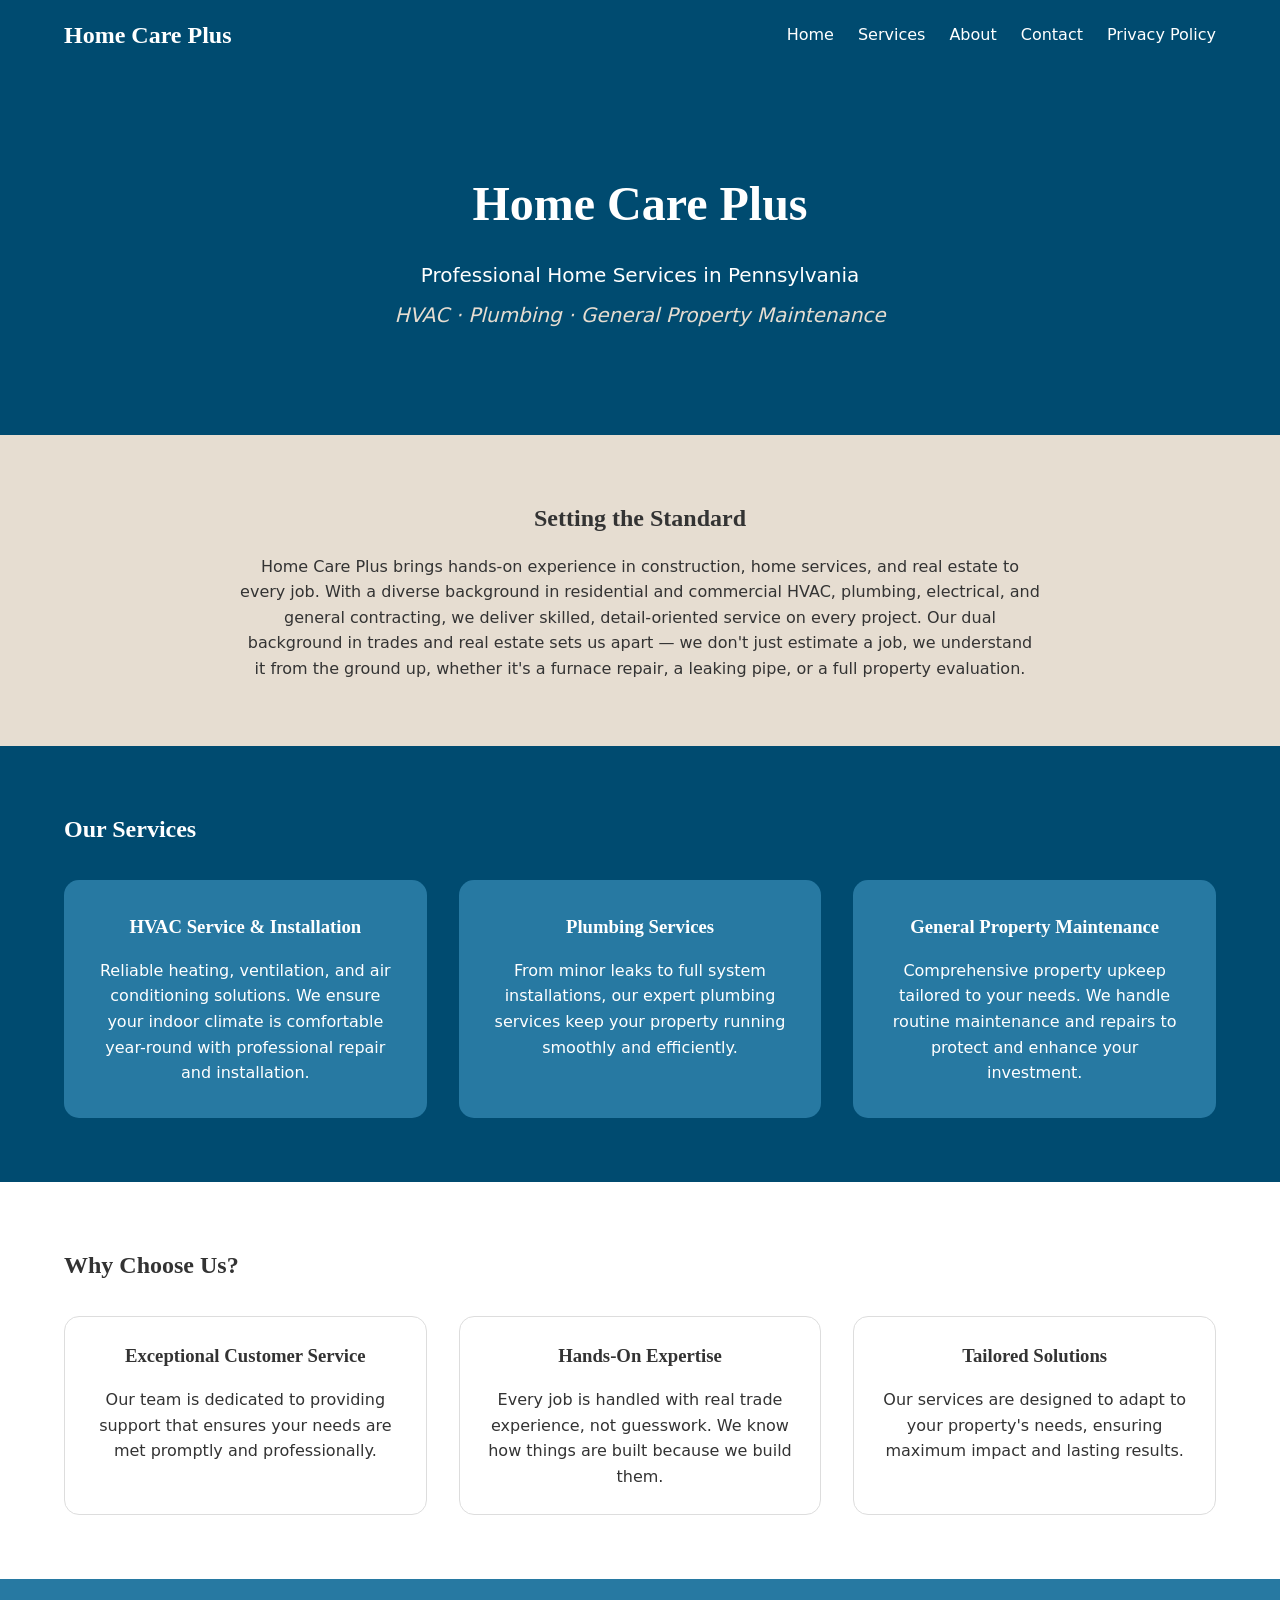
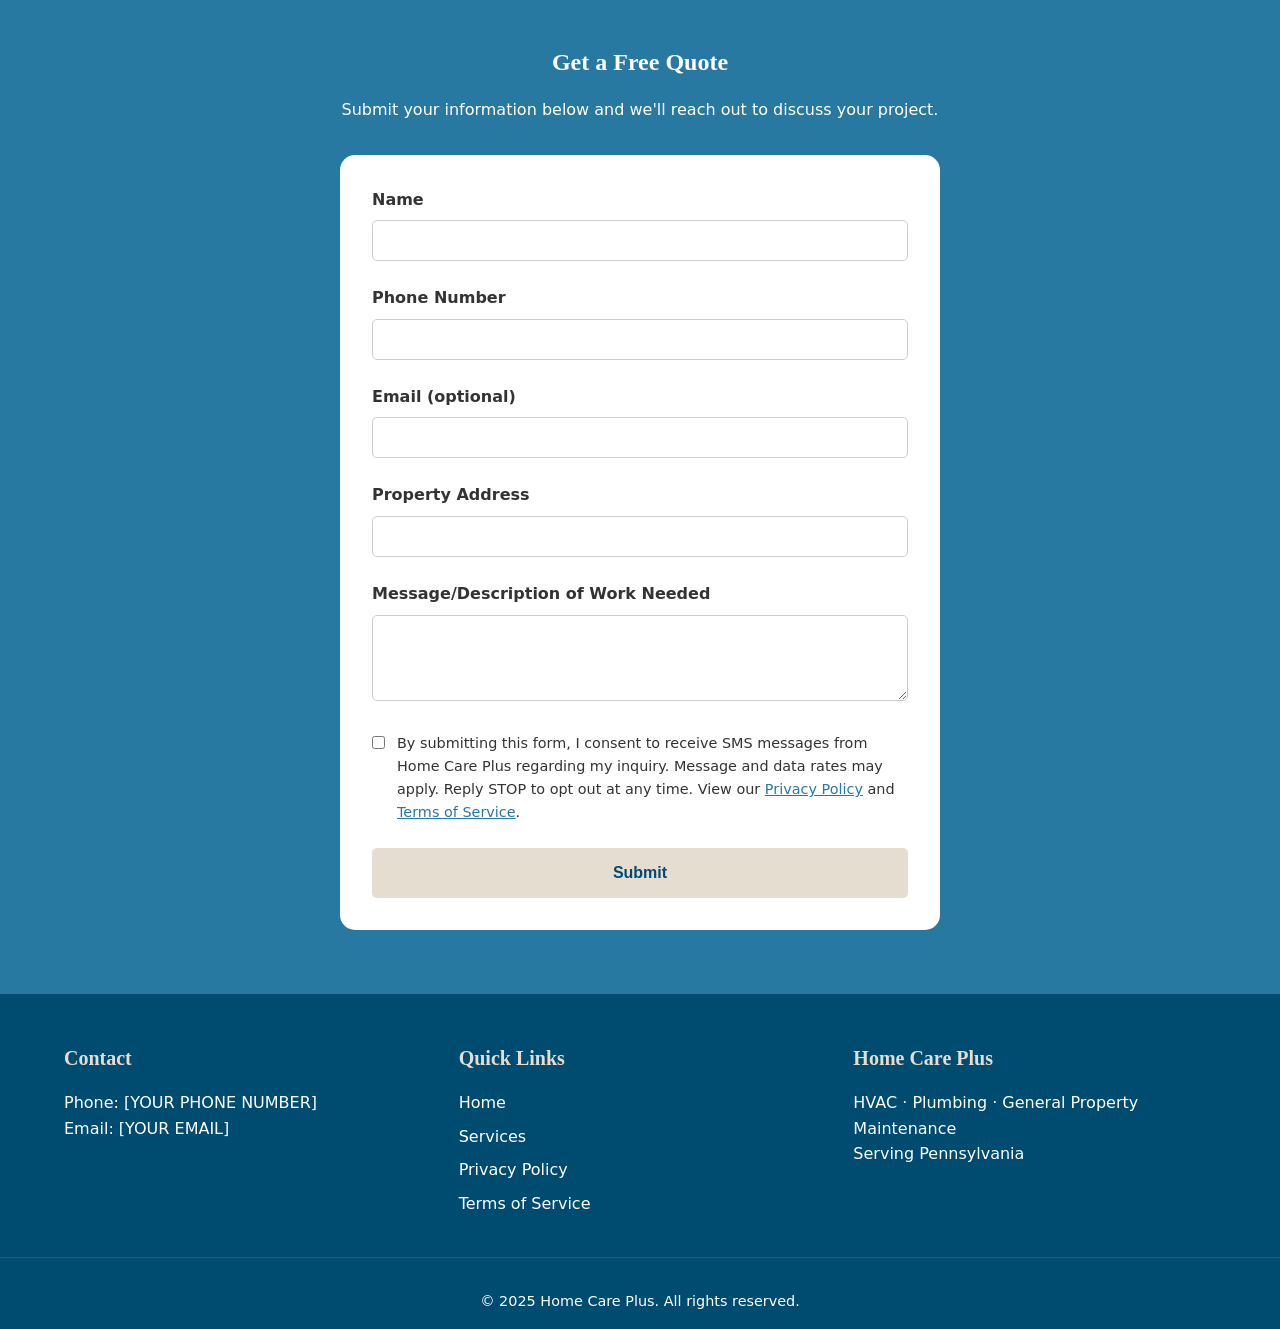
==== index.html @ dbd64897 "Home Care Plus - Twilio A2P compliance site" ====
<!DOCTYPE html>
<html lang="en">
<head>
    <meta charset="UTF-8">
    <meta name="viewport" content="width=device-width, initial-scale=1.0">
    <title>Home Care Plus | Professional Home Services in PA</title>
    <link rel="stylesheet" href="styles.css">
</head>
<body>
    <header>
        <div class="nav-container">
            <div class="logo">Home Care Plus</div>
            <div class="menu-toggle" id="mobile-menu">☰</div>
            <ul class="nav-links" id="nav-links">
                <li><a href="index.html">Home</a></li>
                <li><a href="#services">Services</a></li>
                <li><a href="#about">About</a></li>
                <li><a href="#contact">Contact</a></li>
                <li><a href="privacy-policy.html">Privacy Policy</a></li>
            </ul>
        </div>
    </header>

    <main>
        <section class="hero" id="home">
            <h1>Home Care Plus</h1>
            <p>Professional Home Services in Pennsylvania</p>
            <p class="tagline">HVAC · Plumbing · General Property Maintenance</p>
        </section>

        <section class="about" id="about">
            <div class="container">
                <h2>Setting the Standard</h2>
                <p>Home Care Plus brings hands-on experience in construction, home services, and real estate to every job. With a diverse background in residential and commercial HVAC, plumbing, electrical, and general contracting, we deliver skilled, detail-oriented service on every project. Our dual background in trades and real estate sets us apart — we don't just estimate a job, we understand it from the ground up, whether it's a furnace repair, a leaking pipe, or a full property evaluation.</p>
            </div>
        </section>

        <section class="services" id="services">
            <div class="container">
                <h2>Our Services</h2>
                <div class="services-grid">
                    <div class="card">
                        <h3>HVAC Service & Installation</h3>
                        <p>Reliable heating, ventilation, and air conditioning solutions. We ensure your indoor climate is comfortable year-round with professional repair and installation.</p>
                    </div>
                    <div class="card">
                        <h3>Plumbing Services</h3>
                        <p>From minor leaks to full system installations, our expert plumbing services keep your property running smoothly and efficiently.</p>
                    </div>
                    <div class="card">
                        <h3>General Property Maintenance</h3>
                        <p>Comprehensive property upkeep tailored to your needs. We handle routine maintenance and repairs to protect and enhance your investment.</p>
                    </div>
                </div>
            </div>
        </section>

        <section class="why-us">
            <div class="container">
                <h2>Why Choose Us?</h2>
                <div class="features-grid">
                    <div class="feature">
                        <h3>Exceptional Customer Service</h3>
                        <p>Our team is dedicated to providing support that ensures your needs are met promptly and professionally.</p>
                    </div>
                    <div class="feature">
                        <h3>Hands-On Expertise</h3>
                        <p>Every job is handled with real trade experience, not guesswork. We know how things are built because we build them.</p>
                    </div>
                    <div class="feature">
                        <h3>Tailored Solutions</h3>
                        <p>Our services are designed to adapt to your property's needs, ensuring maximum impact and lasting results.</p>
                    </div>
                </div>
            </div>
        </section>

        <section class="contact" id="contact">
            <div class="container">
                <div style="text-align: center; margin-bottom: 2rem;">
                    <h2>Get a Free Quote</h2>
                    <p>Submit your information below and we'll reach out to discuss your project.</p>
                </div>
                <div class="contact-form">
                    <form action="#" method="POST">
                        <div class="form-group">
                            <label for="name">Name</label>
                            <input type="text" id="name" name="name" required>
                        </div>
                        <div class="form-group">
                            <label for="phone">Phone Number</label>
                            <input type="tel" id="phone" name="phone" required>
                        </div>
                        <div class="form-group">
                            <label for="email">Email (optional)</label>
                            <input type="email" id="email" name="email">
                        </div>
                        <div class="form-group">
                            <label for="address">Property Address</label>
                            <input type="text" id="address" name="address" required>
                        </div>
                        <div class="form-group">
                            <label for="message">Message/Description of Work Needed</label>
                            <textarea id="message" name="message" rows="4" required></textarea>
                        </div>
                        <div class="checkbox-group">
                            <input type="checkbox" id="sms-consent" name="sms-consent" required>
                            <label for="sms-consent">By submitting this form, I consent to receive SMS messages from Home Care Plus regarding my inquiry. Message and data rates may apply. Reply STOP to opt out at any time. View our <a href="privacy-policy.html">Privacy Policy</a> and <a href="terms.html">Terms of Service</a>.</label>
                        </div>
                        <button type="submit" class="btn">Submit</button>
                    </form>
                </div>
            </div>
        </section>
    </main>

    <footer>
        <div class="footer-grid">
            <div class="footer-col">
                <h3>Contact</h3>
                <p>Phone: [YOUR PHONE NUMBER]</p>
                <p>Email: [YOUR EMAIL]</p>
            </div>
            <div class="footer-col">
                <h3>Quick Links</h3>
                <ul>
                    <li><a href="index.html">Home</a></li>
                    <li><a href="index.html#services">Services</a></li>
                    <li><a href="privacy-policy.html">Privacy Policy</a></li>
                    <li><a href="terms.html">Terms of Service</a></li>
                </ul>
            </div>
            <div class="footer-col">
                <h3>Home Care Plus</h3>
                <p>HVAC · Plumbing · General Property Maintenance</p>
                <p>Serving Pennsylvania</p>
            </div>
        </div>
        <div class="footer-bottom">
            <p>&copy; 2025 Home Care Plus. All rights reserved.</p>
        </div>
    </footer>

    <script>
        document.getElementById('mobile-menu').addEventListener('click', function() {
            document.getElementById('nav-links').classList.toggle('active');
        });
    </script>
</body>
</html>
---- styles.css ----
/* Variables */
:root {
  --dark-blue: #004b70;
  --medium-blue: #2779a2;
  --cream: #e6ddd1;
  --white: #ffffff;
  --text-dark: #333333;
}

* {
  box-sizing: border-box;
  margin: 0;
  padding: 0;
}

html {
  scroll-behavior: smooth;
  font-family: system-ui, -apple-system, BlinkMacSystemFont, "Segoe UI", Roboto, Oxygen, Ubuntu, Cantarell, "Open Sans", "Helvetica Neue", sans-serif;
  color: var(--text-dark);
  line-height: 1.6;
}

h1, h2, h3, h4, h5, h6 {
  font-family: Georgia, serif;
  margin-bottom: 1rem;
}

a {
  text-decoration: none;
  color: inherit;
}

.container {
  width: 90%;
  max-width: 1200px;
  margin: 0 auto;
  padding: 4rem 0;
}

/* Header & Nav */
header {
  background-color: var(--dark-blue);
  color: var(--white);
  padding: 1rem 0;
  position: sticky;
  top: 0;
  z-index: 1000;
}

.nav-container {
  display: flex;
  justify-content: space-between;
  align-items: center;
  width: 90%;
  max-width: 1200px;
  margin: 0 auto;
}

.logo {
  font-family: Georgia, serif;
  font-size: 1.5rem;
  font-weight: bold;
}

.nav-links {
  display: flex;
  gap: 1.5rem;
  list-style: none;
}

.nav-links a:hover {
  color: var(--cream);
}

.menu-toggle {
  display: none;
  cursor: pointer;
  font-size: 1.5rem;
}

@media (max-width: 768px) {
  .nav-links {
    display: none;
    flex-direction: column;
    position: absolute;
    top: 100%;
    left: 0;
    width: 100%;
    background-color: var(--dark-blue);
    padding: 1rem 0;
    text-align: center;
  }
  .nav-links.active {
    display: flex;
  }
  .menu-toggle {
    display: block;
  }
}

/* Hero */
.hero {
  background-color: var(--dark-blue);
  color: var(--white);
  text-align: center;
  padding: 6rem 1rem;
}

.hero h1 {
  font-size: 3rem;
}

.hero p {
  font-size: 1.25rem;
  margin-bottom: 0.5rem;
}

.hero .tagline {
  font-style: italic;
  color: var(--cream);
}

/* About */
.about {
  background-color: var(--cream);
}

.about .container {
  text-align: center;
  max-width: 800px;
}

/* Services */
.services {
  background-color: var(--dark-blue);
  color: var(--white);
}

.services-grid {
  display: grid;
  grid-template-columns: repeat(auto-fit, minmax(300px, 1fr));
  gap: 2rem;
  margin-top: 2rem;
}

.card {
  background-color: var(--medium-blue);
  padding: 2rem;
  border-radius: 15px;
  text-align: center;
}

/* Why Choose Us */
.why-us {
  background-color: var(--white);
}

.features-grid {
  display: grid;
  grid-template-columns: repeat(auto-fit, minmax(300px, 1fr));
  gap: 2rem;
  margin-top: 2rem;
}

.feature {
  padding: 1.5rem;
  border: 1px solid #ddd;
  border-radius: 15px;
  text-align: center;
}

/* Contact */
.contact {
  background-color: var(--medium-blue);
  color: var(--white);
}

.contact-form {
  max-width: 600px;
  margin: 0 auto;
  background: var(--white);
  color: var(--text-dark);
  padding: 2rem;
  border-radius: 15px;
}

.form-group {
  margin-bottom: 1.5rem;
  text-align: left;
}

.form-group label {
  display: block;
  margin-bottom: 0.5rem;
  font-weight: bold;
}

.form-group input,
.form-group textarea {
  width: 100%;
  padding: 0.75rem;
  border: 1px solid #ccc;
  border-radius: 5px;
  font-family: inherit;
}

.checkbox-group {
  display: flex;
  gap: 0.75rem;
  align-items: flex-start;
  margin-bottom: 1.5rem;
  font-size: 0.9rem;
  text-align: left;
}

.checkbox-group input {
  margin-top: 0.25rem;
}

.checkbox-group a {
  color: var(--medium-blue);
  text-decoration: underline;
}

.btn {
  background-color: var(--cream);
  color: var(--dark-blue);
  border: none;
  padding: 1rem 2rem;
  font-size: 1rem;
  font-weight: bold;
  border-radius: 5px;
  cursor: pointer;
  width: 100%;
  transition: background-color 0.3s;
}

.btn:hover {
  background-color: #d4c8b9;
}

/* Footer */
footer {
  background-color: var(--dark-blue);
  color: var(--white);
  padding: 3rem 0 1rem;
}

.footer-grid {
  display: grid;
  grid-template-columns: repeat(auto-fit, minmax(250px, 1fr));
  gap: 2rem;
  width: 90%;
  max-width: 1200px;
  margin: 0 auto;
  margin-bottom: 2rem;
}

.footer-col h3 {
  color: var(--cream);
  font-size: 1.25rem;
}

.footer-col ul {
  list-style: none;
}

.footer-col ul li {
  margin-bottom: 0.5rem;
}

.footer-col a:hover {
  text-decoration: underline;
}

.footer-bottom {
  text-align: center;
  padding-top: 2rem;
  border-top: 1px solid rgba(255, 255, 255, 0.1);
  font-size: 0.9rem;
}

/* Pages generic */
.page-header {
  background-color: var(--dark-blue);
  color: var(--white);
  padding: 4rem 1rem;
  text-align: center;
}

.page-content {
  background-color: var(--white);
}

.page-content section {
  margin-bottom: 2rem;
}
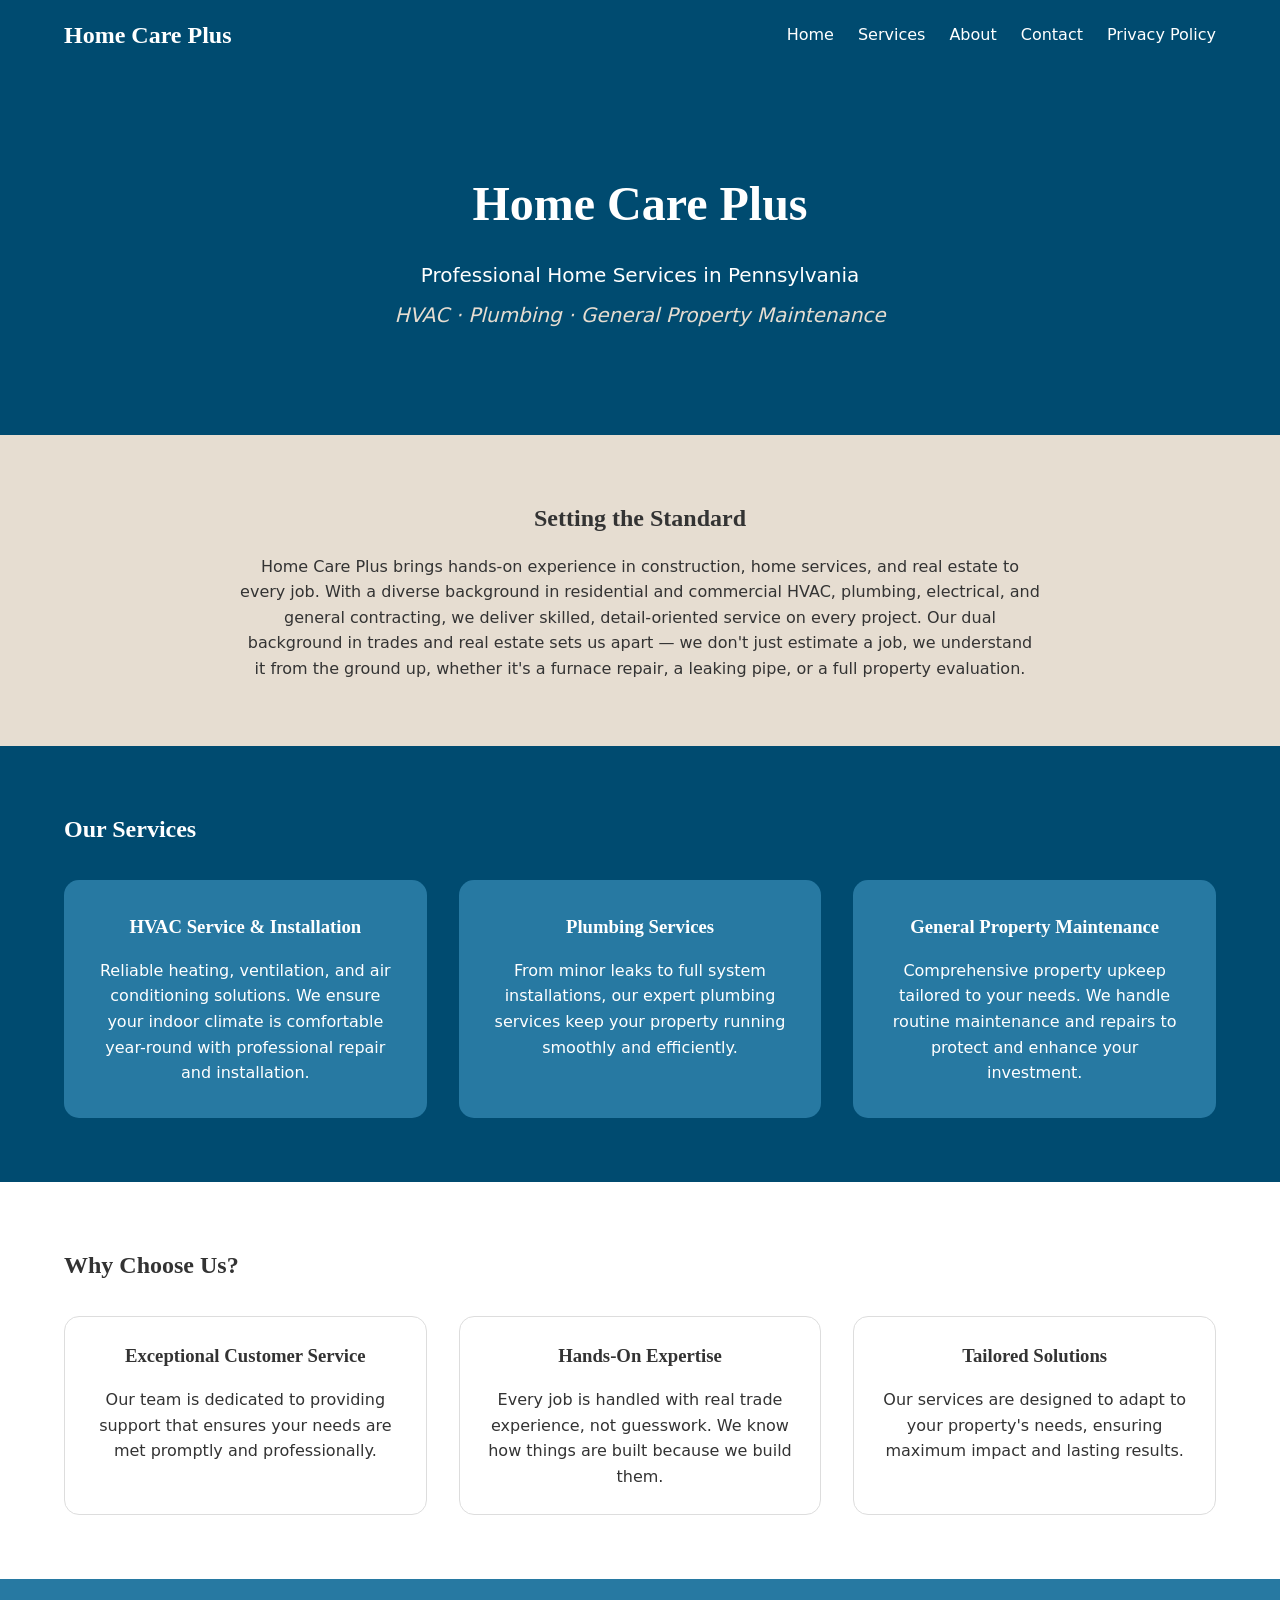
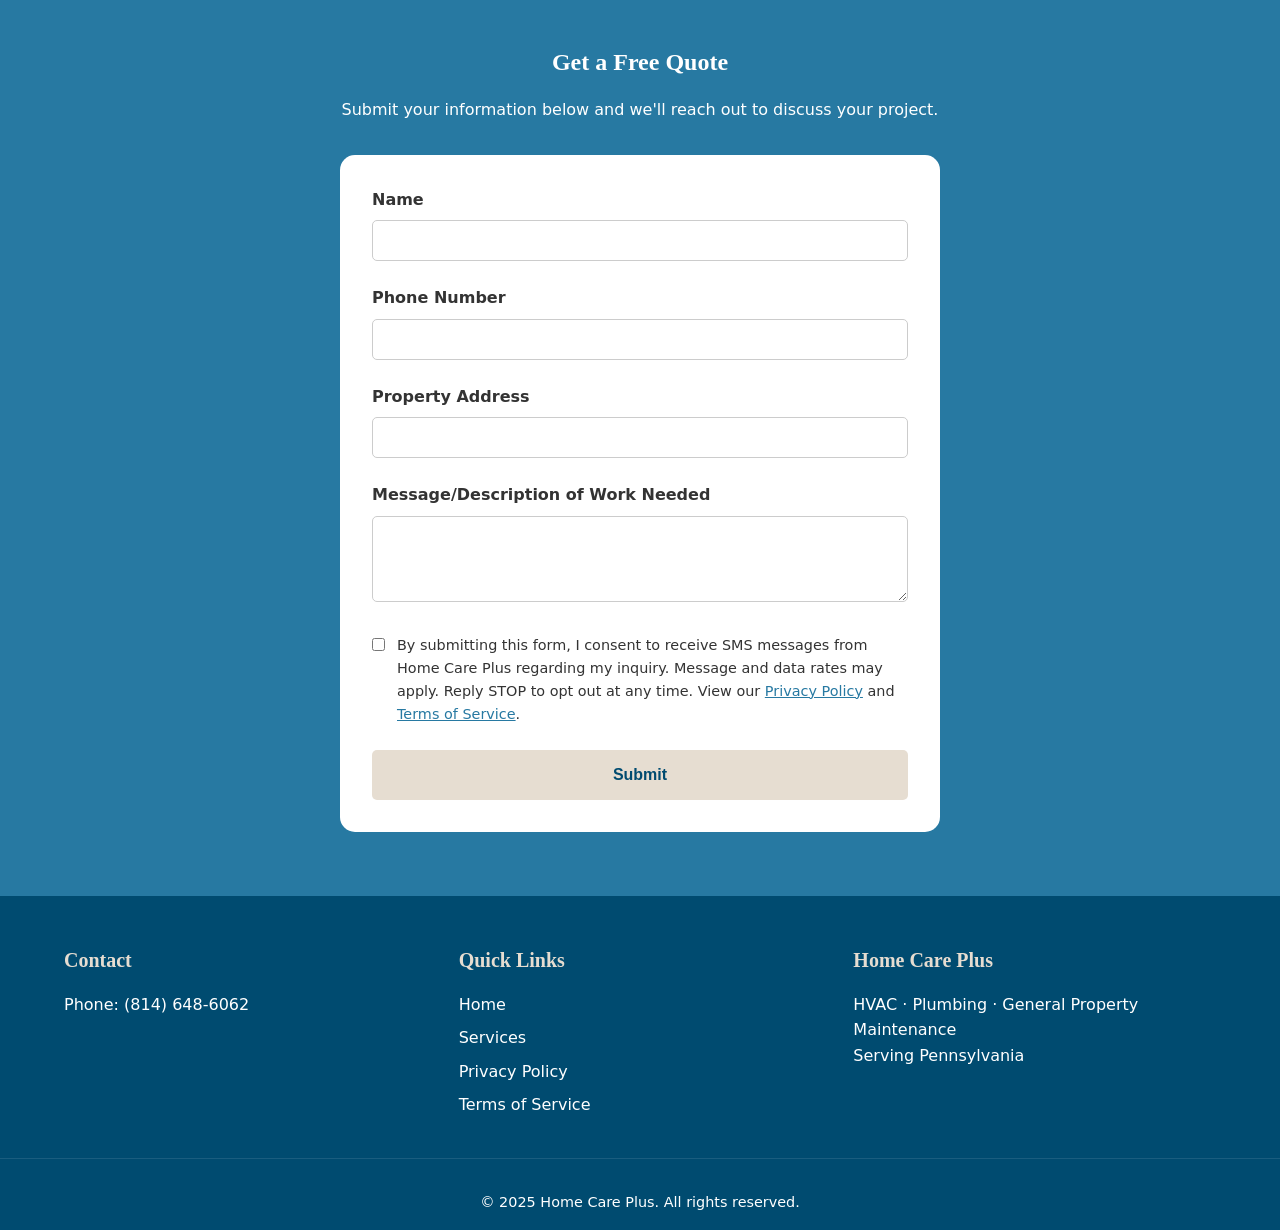
==== commit 6bd8b418: "Remove email field and placeholders, insert real phone number" ====
--- a/index.html
+++ b/index.html
@@ -82,7 +82,7 @@
                     <p>Submit your information below and we'll reach out to discuss your project.</p>
                 </div>
                 <div class="contact-form">
-                    <form action="#" method="POST">
+                    <form id="contact-form" onsubmit="return handleSubmit(event)">
                         <div class="form-group">
                             <label for="name">Name</label>
                             <input type="text" id="name" name="name" required>
@@ -91,10 +91,7 @@
                             <label for="phone">Phone Number</label>
                             <input type="tel" id="phone" name="phone" required>
                         </div>
-                        <div class="form-group">
-                            <label for="email">Email (optional)</label>
-                            <input type="email" id="email" name="email">
-                        </div>
+
                         <div class="form-group">
                             <label for="address">Property Address</label>
                             <input type="text" id="address" name="address" required>
@@ -109,6 +106,10 @@
                         </div>
                         <button type="submit" class="btn">Submit</button>
                     </form>
+                    <div id="thank-you" style="display:none; text-align:center; padding:3rem 1rem;">
+                        <h3 style="color:var(--medium-blue); margin-bottom:1rem;">Thank You!</h3>
+                        <p>Your request has been received. We will reach out to you shortly.</p>
+                    </div>
                 </div>
             </div>
         </section>
@@ -118,8 +119,8 @@
         <div class="footer-grid">
             <div class="footer-col">
                 <h3>Contact</h3>
-                <p>Phone: [YOUR PHONE NUMBER]</p>
-                <p>Email: [YOUR EMAIL]</p>
+                <p>Phone: (814) 648-6062</p>
+                
             </div>
             <div class="footer-col">
                 <h3>Quick Links</h3>
@@ -142,6 +143,12 @@
     </footer>
 
     <script>
+        function handleSubmit(e) {
+            e.preventDefault();
+            document.getElementById('contact-form').style.display = 'none';
+            document.getElementById('thank-you').style.display = 'block';
+            return false;
+        }
         document.getElementById('mobile-menu').addEventListener('click', function() {
             document.getElementById('nav-links').classList.toggle('active');
         });
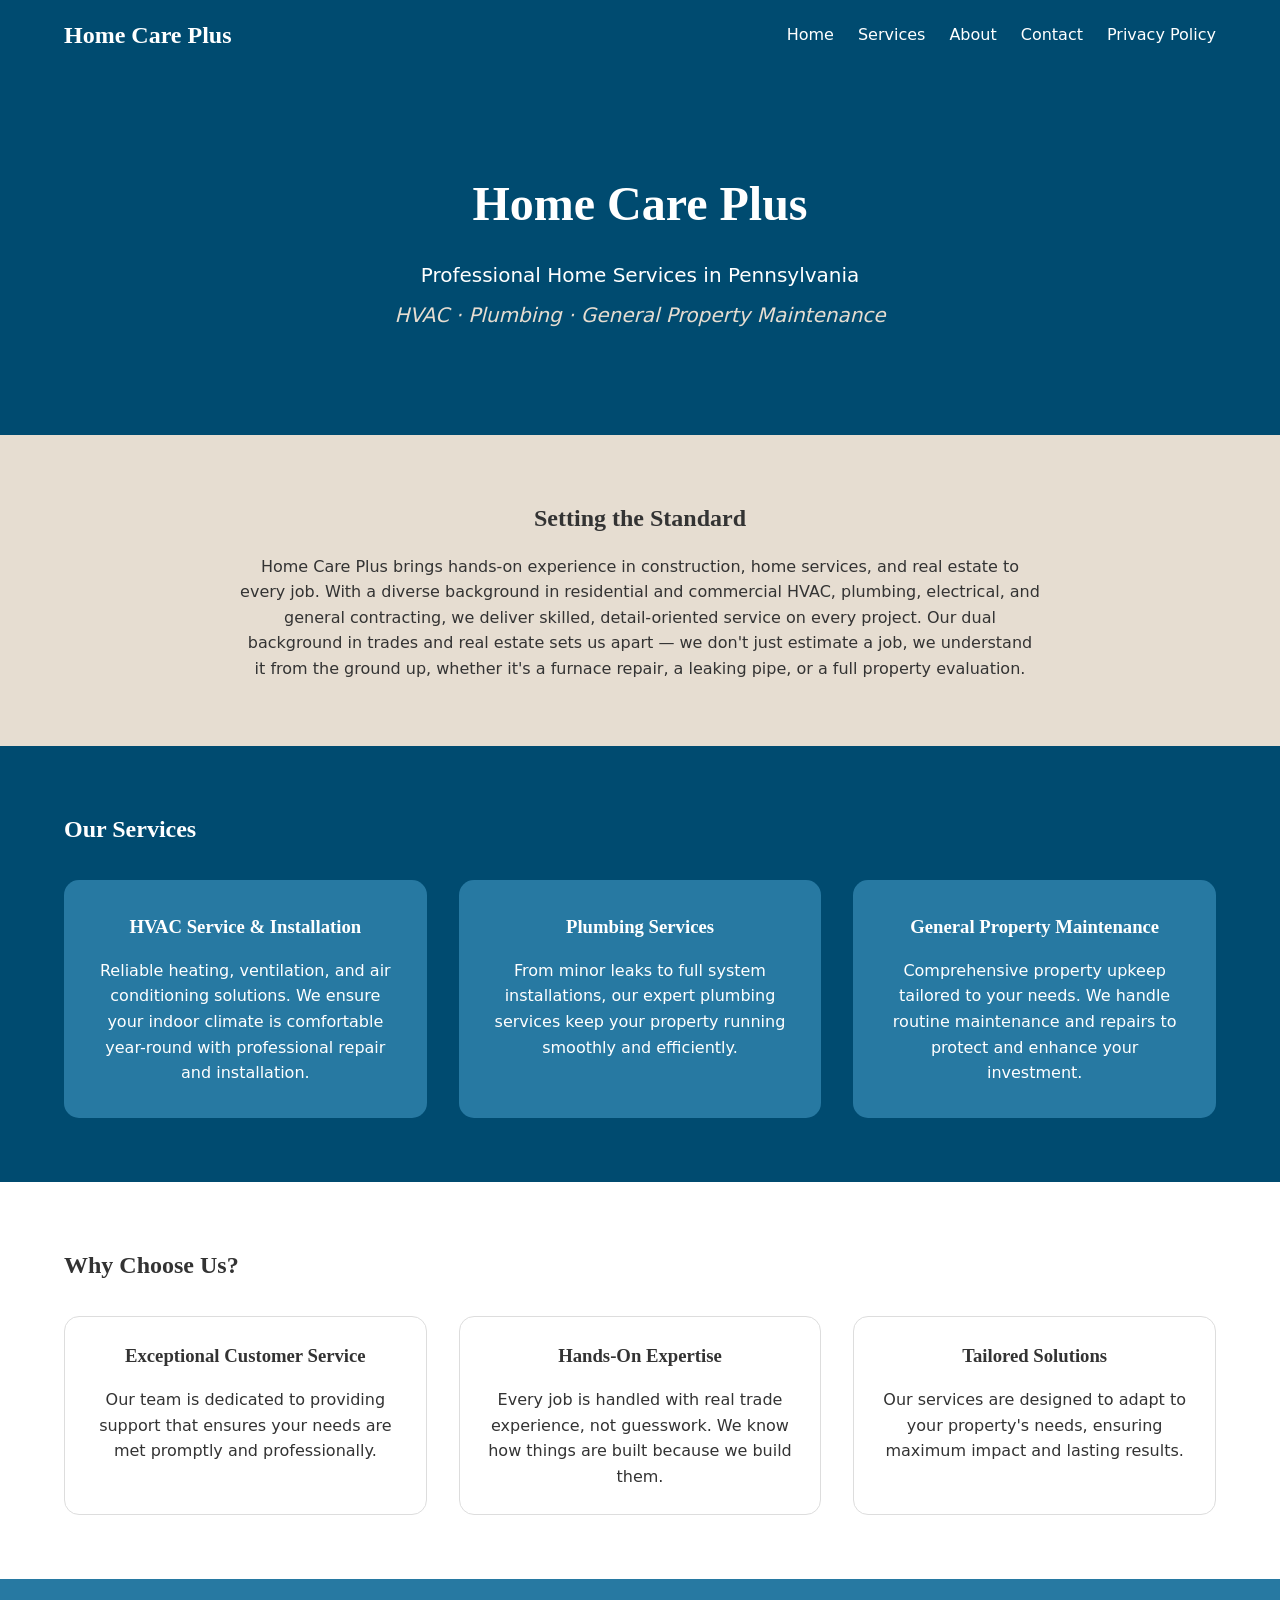
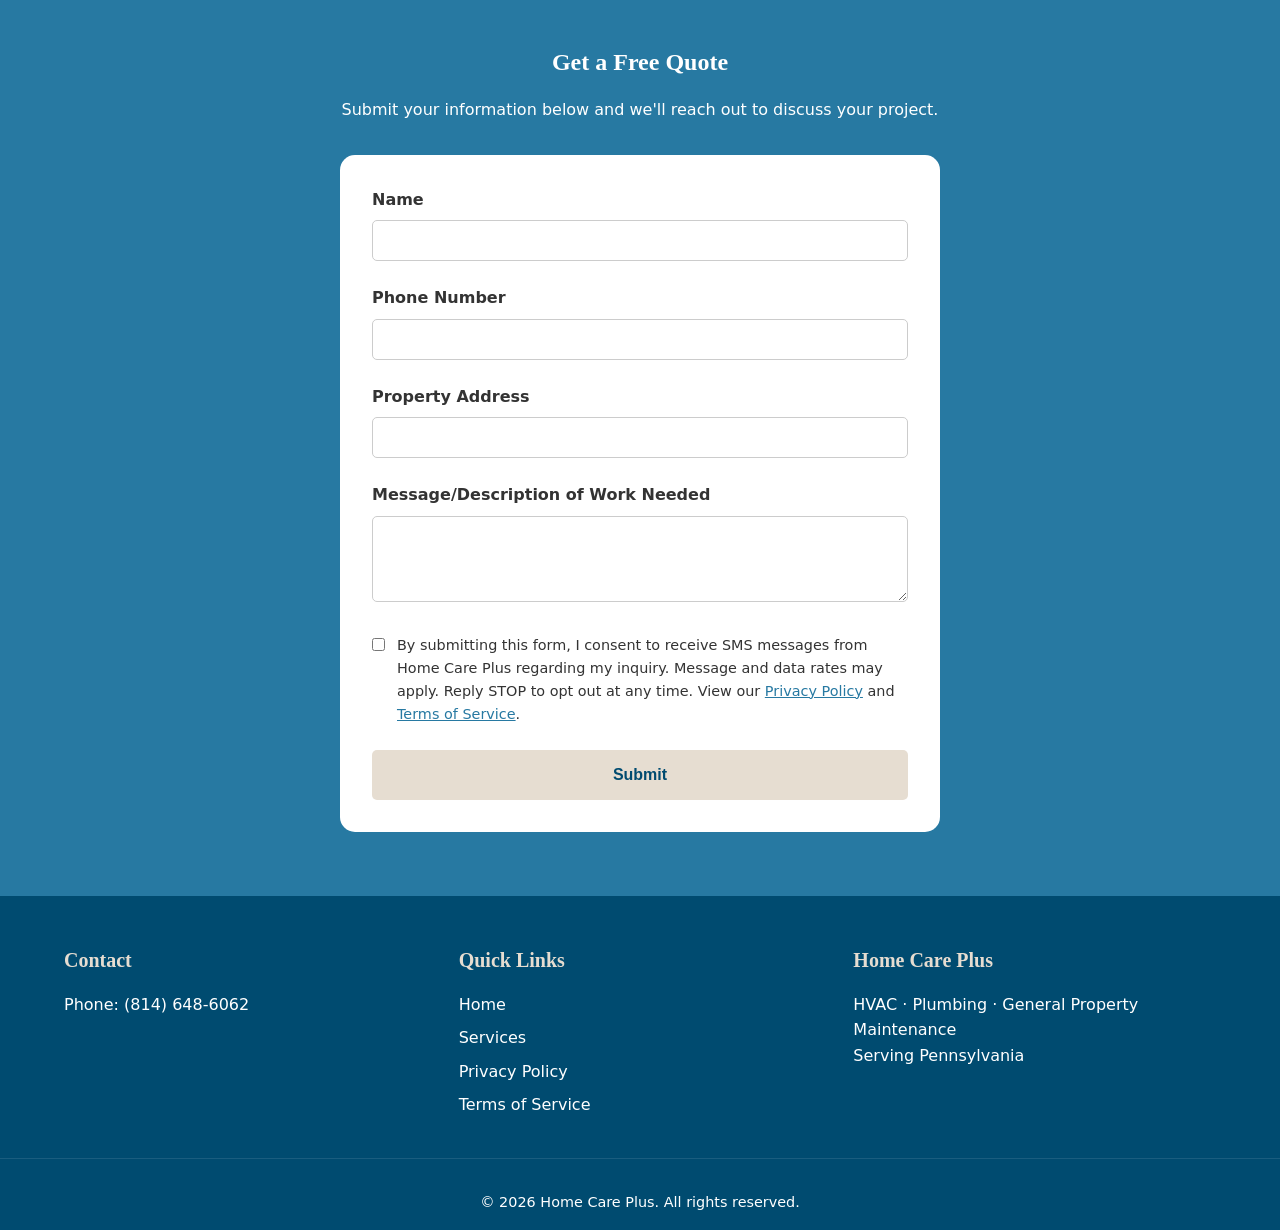
==== commit 10f26d69: "Update all dates to 2026" ====
--- a/index.html
+++ b/index.html
@@ -138,7 +138,7 @@
             </div>
         </div>
         <div class="footer-bottom">
-            <p>&copy; 2025 Home Care Plus. All rights reserved.</p>
+            <p>&copy; 2026 Home Care Plus. All rights reserved.</p>
         </div>
     </footer>
 
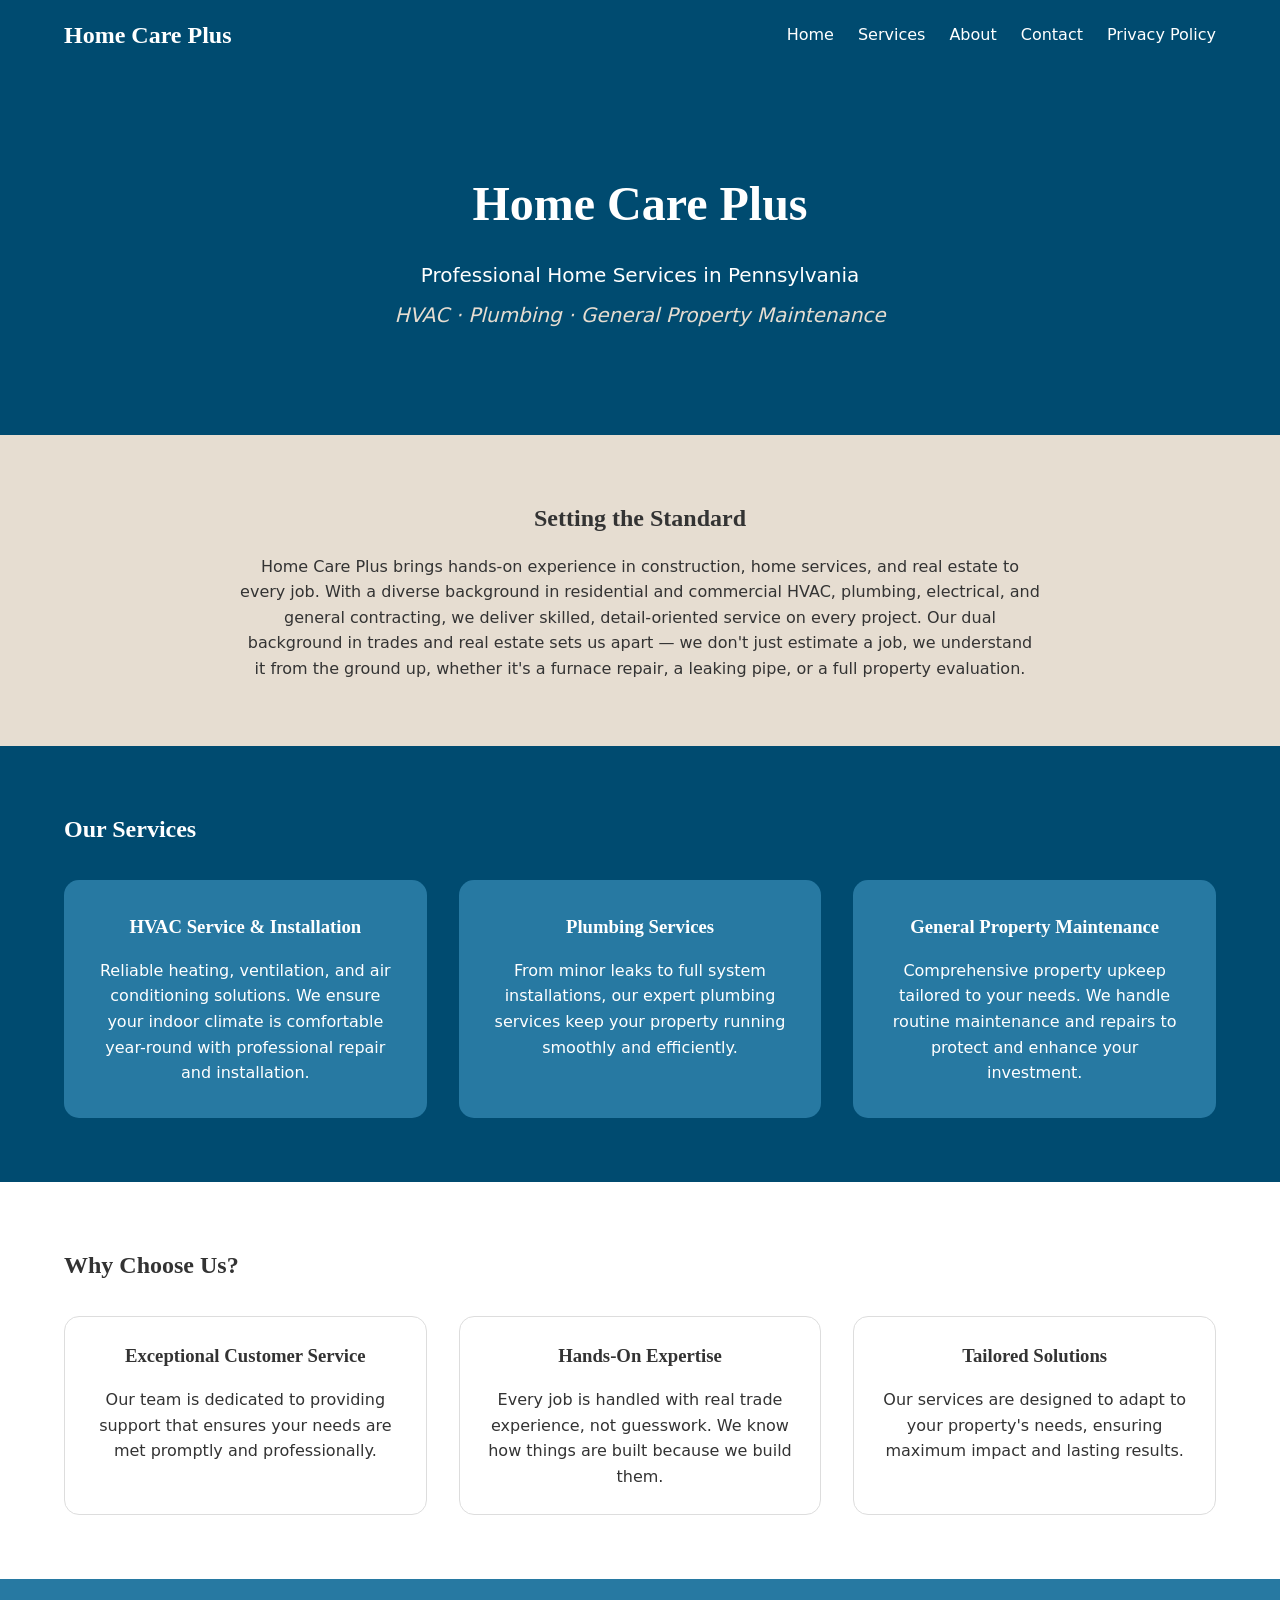
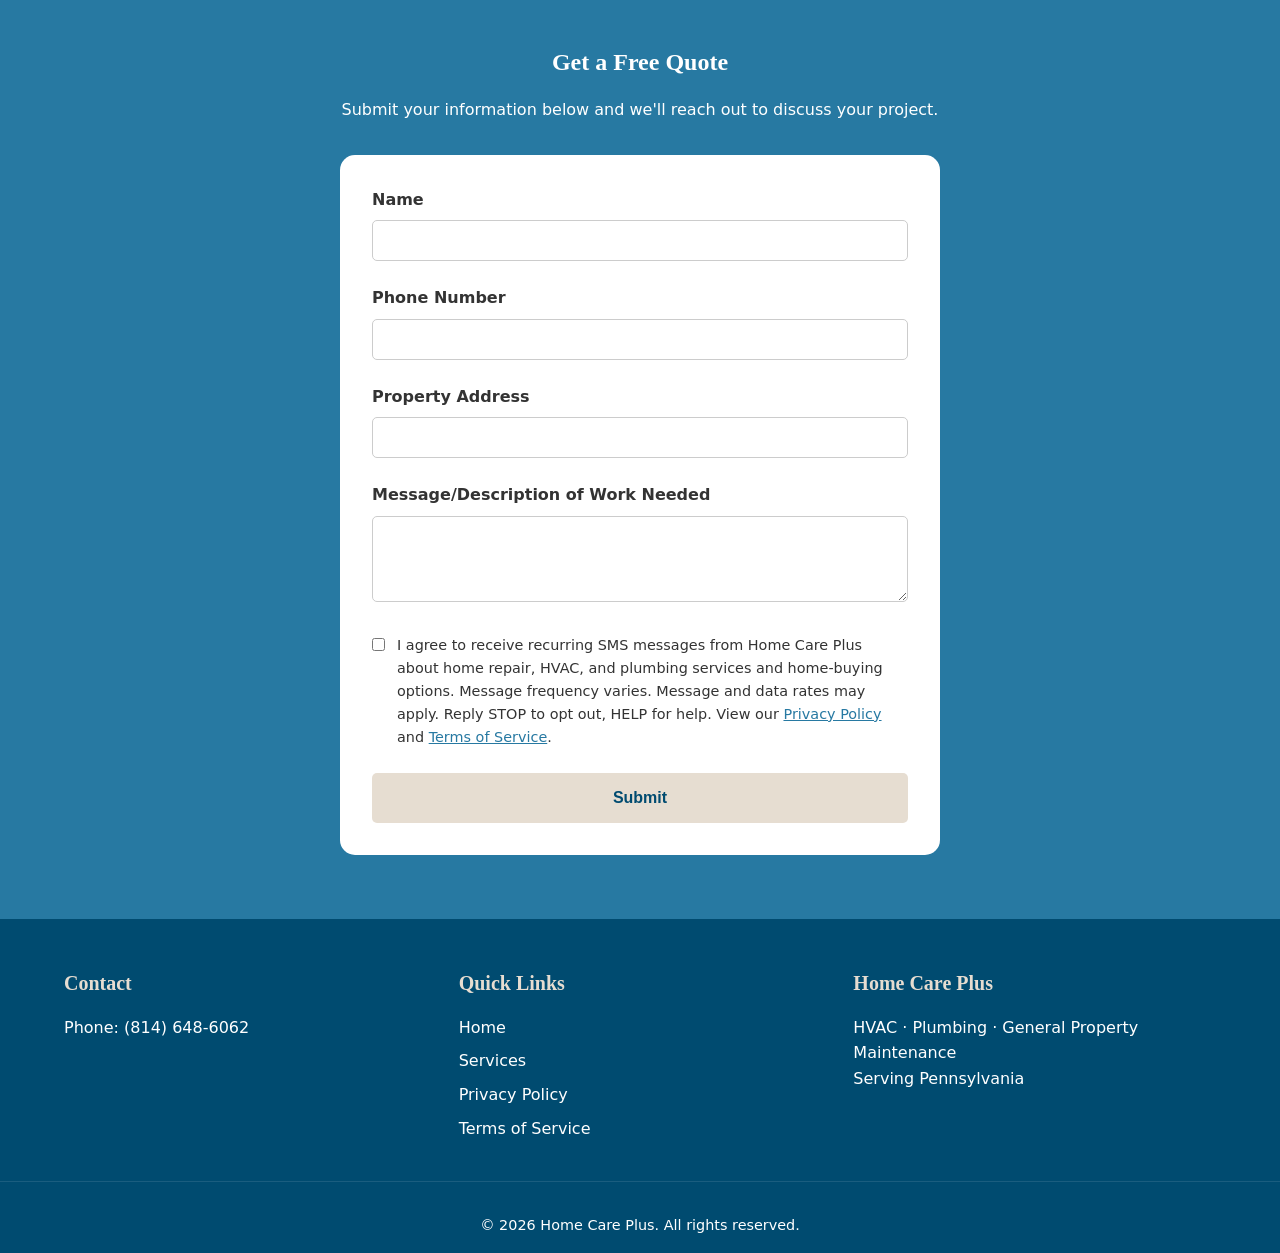
==== commit 02249d34: "Update consent checkbox wording per user request" ====
--- a/index.html
+++ b/index.html
@@ -102,7 +102,7 @@
                         </div>
                         <div class="checkbox-group">
                             <input type="checkbox" id="sms-consent" name="sms-consent" required>
-                            <label for="sms-consent">By submitting this form, I consent to receive SMS messages from Home Care Plus regarding my inquiry. Message and data rates may apply. Reply STOP to opt out at any time. View our <a href="privacy-policy.html">Privacy Policy</a> and <a href="terms.html">Terms of Service</a>.</label>
+                            <label for="sms-consent">I agree to receive recurring SMS messages from Home Care Plus about home repair, HVAC, and plumbing services and home-buying options. Message frequency varies. Message and data rates may apply. Reply STOP to opt out, HELP for help. View our <a href="privacy-policy.html">Privacy Policy</a> and <a href="terms.html">Terms of Service</a>.</label>
                         </div>
                         <button type="submit" class="btn">Submit</button>
                     </form>
